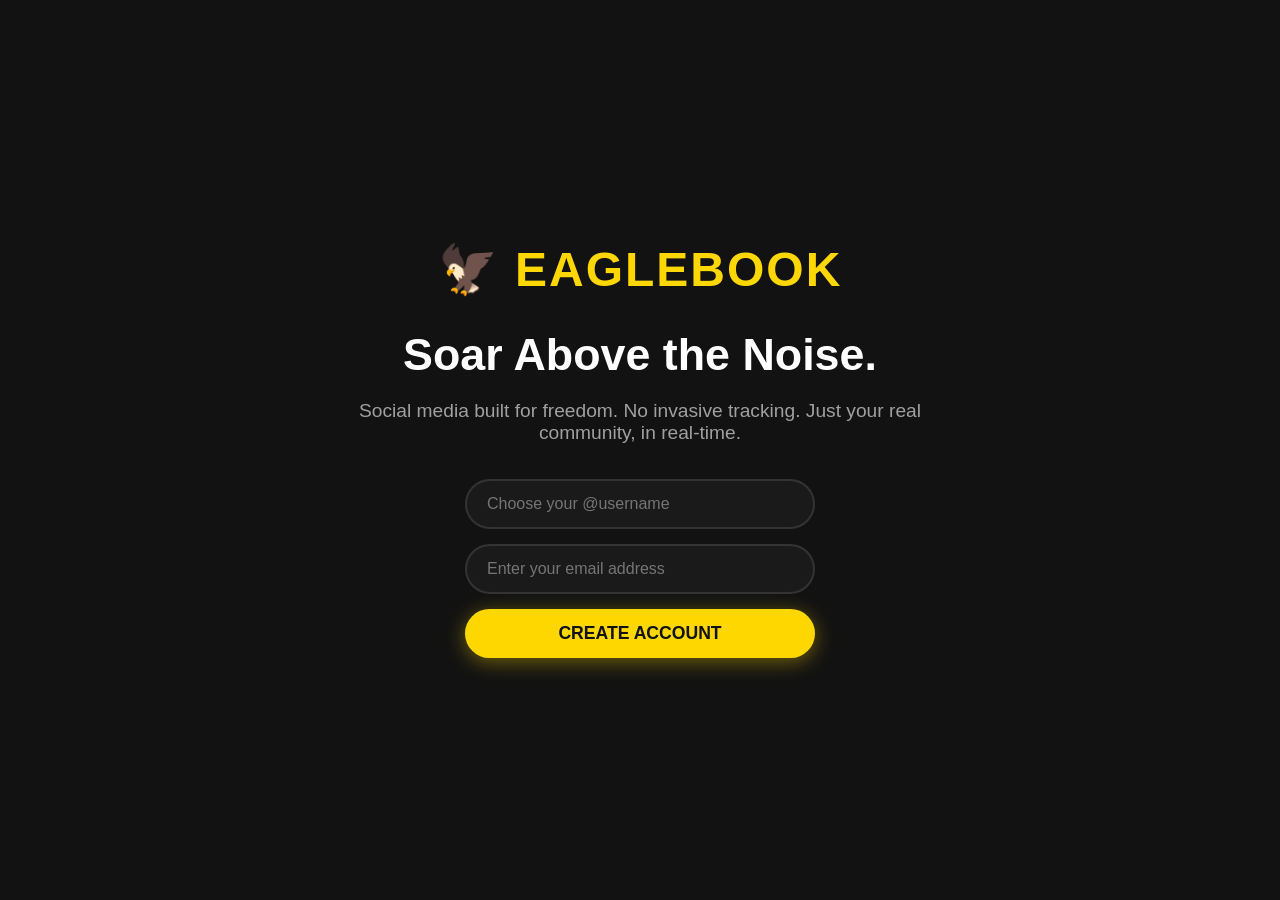
==== index.html @ 51c969a8 "Add files via upload" ====
<!DOCTYPE html>
<html lang="en">
<head>
    <meta charset="UTF-8">
    <meta name="viewport" content="width=device-width, initial-scale=1.0">
    <title>Eaglebook - Soar Above the Noise</title>
    <style>
        body {
            margin: 0;
            background-color: #121212;
            color: #ffffff;
            font-family: -apple-system, BlinkMacSystemFont, "Segoe UI", Roboto, sans-serif;
            display: flex;
            justify-content: center;
            align-items: center;
            height: 100vh;
            text-align: center;
        }
        .hero {
            max-width: 600px;
            padding: 20px;
        }
        .logo {
            font-size: 3rem;
            font-weight: 800;
            color: #FFD700;
            letter-spacing: 2px;
            margin-bottom: 20px;
        }
        h1 {
            font-size: 2.8rem;
            margin-bottom: 15px;
            line-height: 1.2;
        }
        p {
            color: #a0a0a0;
            font-size: 1.2rem;
            margin-bottom: 35px;
        }
        .form-container {
            display: flex;
            flex-direction: column;
            gap: 15px;
            max-width: 350px;
            margin: 0 auto;
        }
        input {
            background-color: #1a1a1a;
            border: 2px solid #333;
            color: #fff;
            padding: 14px 20px;
            border-radius: 25px;
            font-size: 1rem;
            outline: none;
            transition: border-color 0.2s;
        }
        input:focus {
            border-color: #FFD700;
        }
        .cta-btn {
            background-color: #FFD700;
            color: #121212;
            padding: 14px 45px;
            font-size: 1.1rem;
            font-weight: bold;
            border: none;
            border-radius: 30px;
            cursor: pointer;
            text-transform: uppercase;
            box-shadow: 0 4px 20px rgba(255, 215, 0, 0.4);
            transition: transform 0.2s ease;
        }
        .cta-btn:hover {
            transform: scale(1.05);
        }
    </style>
</head>
<body>

    <div class="hero">
        <div class="logo">🦅 EAGLEBOOK</div>
        <h1>Soar Above the Noise.</h1>
        <p>Social media built for freedom. No invasive tracking. Just your real community, in real-time.</p>
        
        <div class="form-container">
            <input type="text" placeholder="Choose your @username">
            <input type="email" placeholder="Enter your email address">
            <button class="cta-btn">Create Account</button>
        </div>
    </div>

</body>
</html>
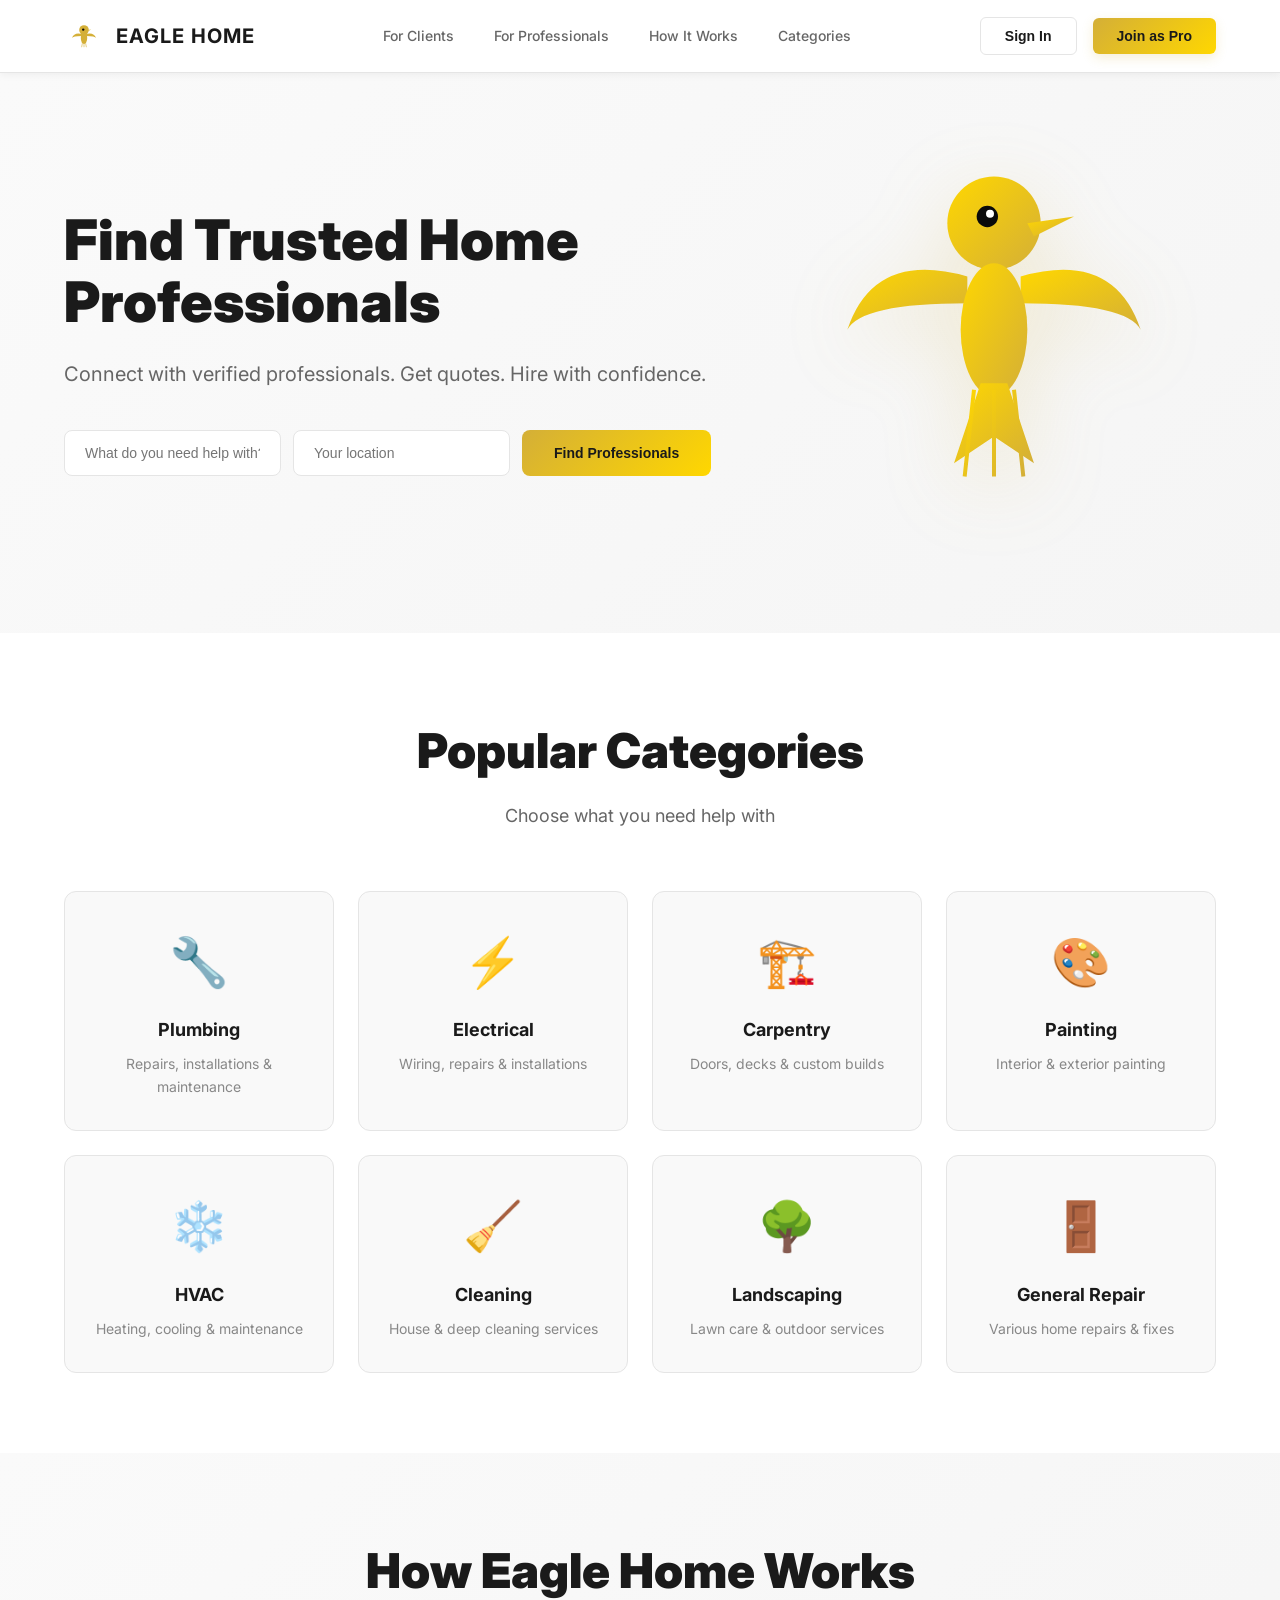
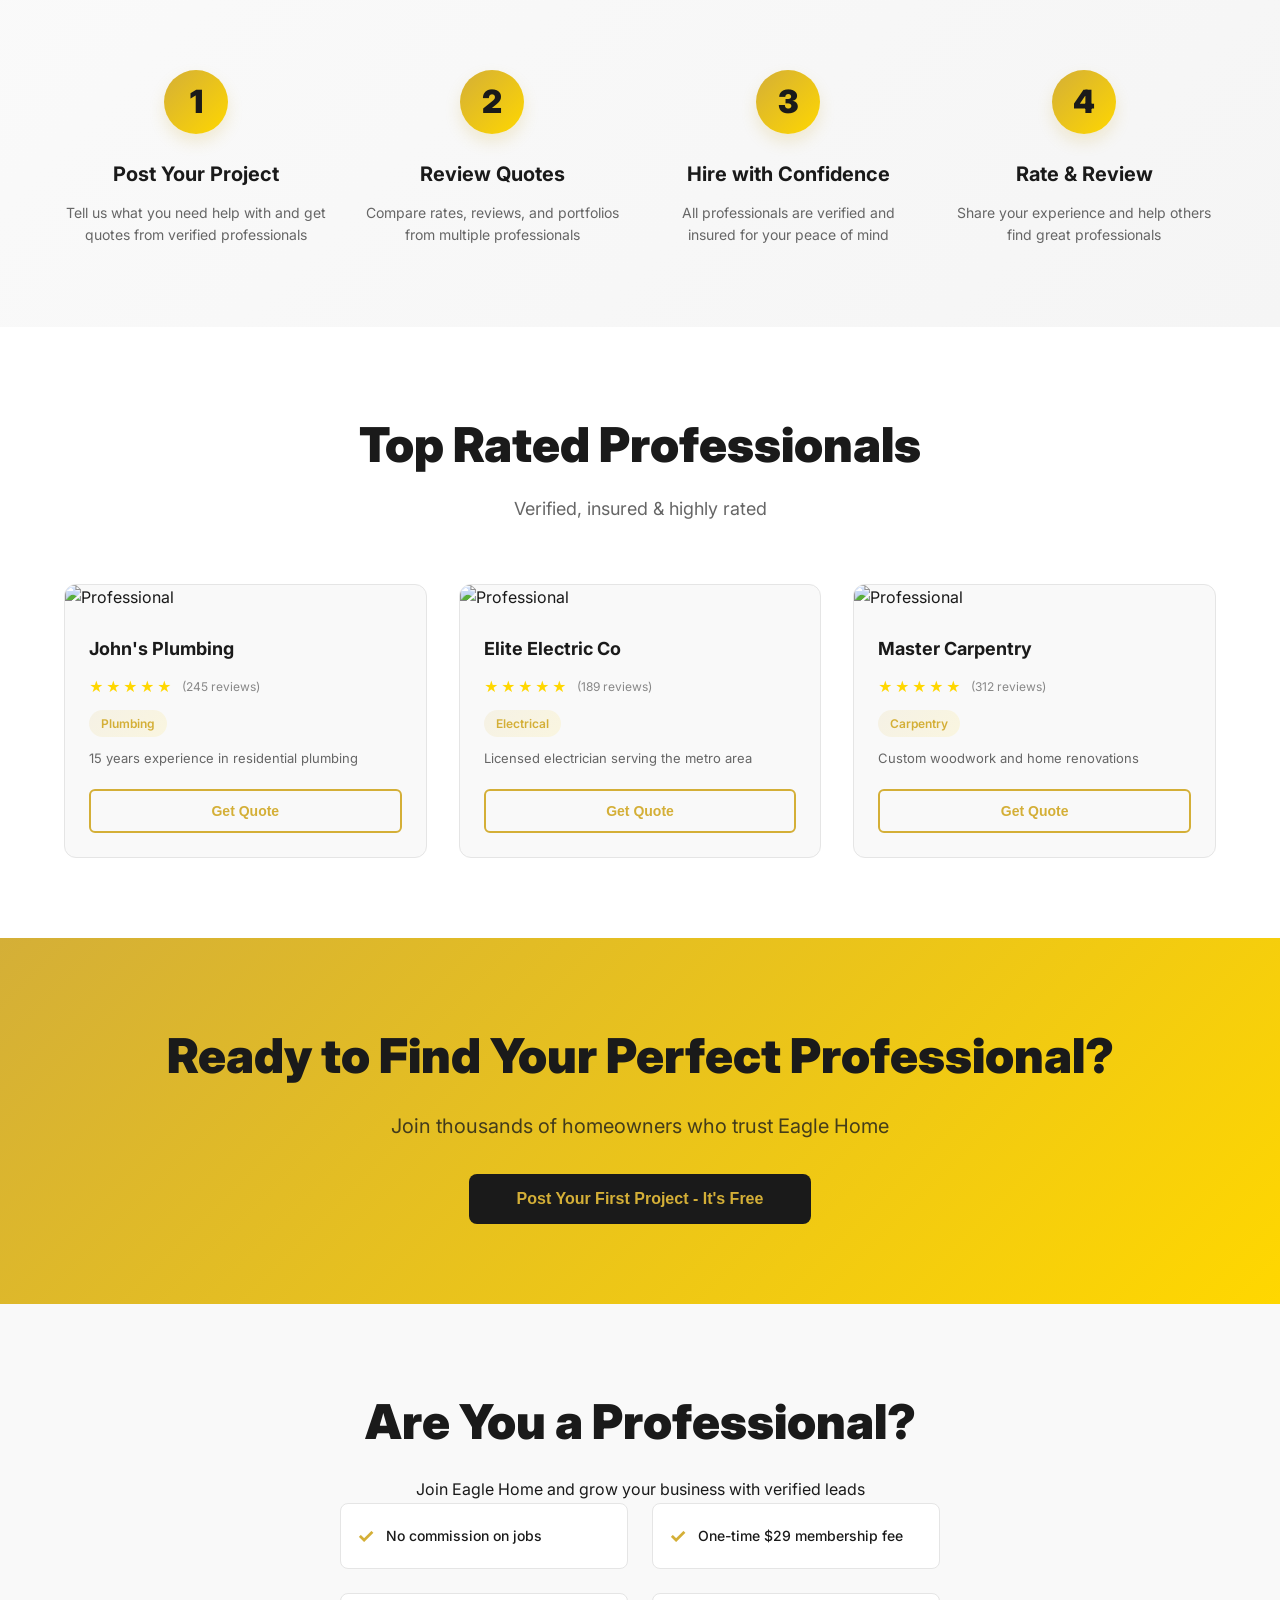
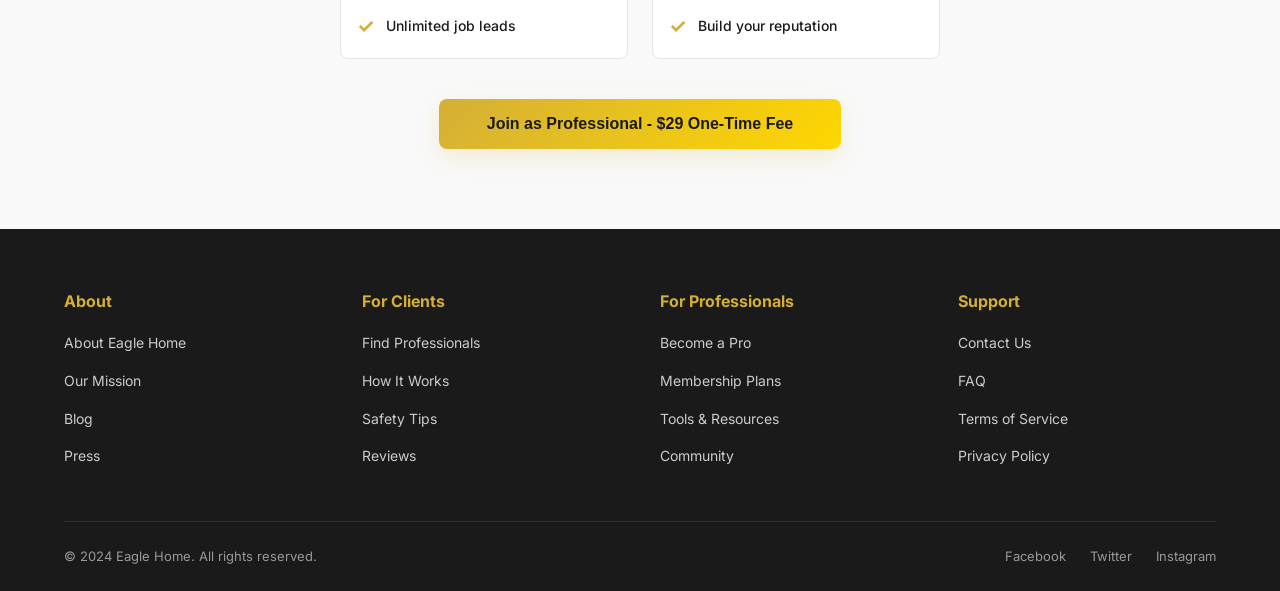
==== commit 7c2b2ca6: "🦅 Complete Eagle Home Project - Professional Services Marketplace with Gold Eagle Branding" ====
--- a/index.html
+++ b/index.html
@@ -1,93 +1,311 @@
-<!DOCTYPE html>
-<html lang="en">
-<head>
-    <meta charset="UTF-8">
-    <meta name="viewport" content="width=device-width, initial-scale=1.0">
-    <title>Eaglebook - Soar Above the Noise</title>
-    <style>
-        body {
-            margin: 0;
-            background-color: #121212;
-            color: #ffffff;
-            font-family: -apple-system, BlinkMacSystemFont, "Segoe UI", Roboto, sans-serif;
-            display: flex;
-            justify-content: center;
-            align-items: center;
-            height: 100vh;
-            text-align: center;
-        }
-        .hero {
-            max-width: 600px;
-            padding: 20px;
-        }
-        .logo {
-            font-size: 3rem;
-            font-weight: 800;
-            color: #FFD700;
-            letter-spacing: 2px;
-            margin-bottom: 20px;
-        }
-        h1 {
-            font-size: 2.8rem;
-            margin-bottom: 15px;
-            line-height: 1.2;
-        }
-        p {
-            color: #a0a0a0;
-            font-size: 1.2rem;
-            margin-bottom: 35px;
-        }
-        .form-container {
-            display: flex;
-            flex-direction: column;
-            gap: 15px;
-            max-width: 350px;
-            margin: 0 auto;
-        }
-        input {
-            background-color: #1a1a1a;
-            border: 2px solid #333;
-            color: #fff;
-            padding: 14px 20px;
-            border-radius: 25px;
-            font-size: 1rem;
-            outline: none;
-            transition: border-color 0.2s;
-        }
-        input:focus {
-            border-color: #FFD700;
-        }
-        .cta-btn {
-            background-color: #FFD700;
-            color: #121212;
-            padding: 14px 45px;
-            font-size: 1.1rem;
-            font-weight: bold;
-            border: none;
-            border-radius: 30px;
-            cursor: pointer;
-            text-transform: uppercase;
-            box-shadow: 0 4px 20px rgba(255, 215, 0, 0.4);
-            transition: transform 0.2s ease;
-        }
-        .cta-btn:hover {
-            transform: scale(1.05);
-        }
-    </style>
-</head>
-<body>
-
-    <div class="hero">
-        <div class="logo">🦅 EAGLEBOOK</div>
-        <h1>Soar Above the Noise.</h1>
-        <p>Social media built for freedom. No invasive tracking. Just your real community, in real-time.</p>
-        
-        <div class="form-container">
-            <input type="text" placeholder="Choose your @username">
-            <input type="email" placeholder="Enter your email address">
-            <button class="cta-btn">Create Account</button>
-        </div>
-    </div>
-
-</body>
-</html>
+<!DOCTYPE html>
+<html lang="en">
+<head>
+    <meta charset="UTF-8">
+    <meta name="viewport" content="width=device-width, initial-scale=1.0">
+    <title>Eagle Home - Home Services Marketplace</title>
+    <link href="https://fonts.googleapis.com/css2?family=Inter:wght@300;400;500;600;700;900&display=swap" rel="stylesheet">
+    <link rel="stylesheet" href="styles.css">
+</head>
+<body>
+    <!-- Navigation -->
+    <nav class="navbar">
+        <div class="container">
+            <div class="navbar-content">
+                <div class="logo-section">
+                    <svg class="eagle-logo" viewBox="0 0 100 100" xmlns="http://www.w3.org/2000/svg">
+                        <!-- Eagle Head -->
+                        <circle cx="50" cy="35" r="12" fill="#D4AF37"/>
+                        <!-- Eagle Eye -->
+                        <circle cx="48" cy="34" r="3" fill="#0A0A0A"/>
+                        <!-- Eagle Beak -->
+                        <path d="M 60 35 L 68 34 L 62 37 Z" fill="#D4AF37"/>
+                        <!-- Eagle Wings -->
+                        <path d="M 45 45 Q 25 40 20 55 Q 22 50 45 50 Z" fill="#D4AF37"/>
+                        <path d="M 55 45 Q 75 40 80 55 Q 78 50 55 50 Z" fill="#D4AF37"/>
+                        <!-- Eagle Body -->
+                        <ellipse cx="50" cy="55" rx="8" ry="15" fill="#D4AF37"/>
+                        <!-- Eagle Talons -->
+                        <path d="M 46 68 L 44 78 M 50 68 L 50 78 M 54 68 L 56 78" stroke="#D4AF37" stroke-width="1.5" fill="none"/>
+                    </svg>
+                    <span class="logo-text">EAGLE HOME</span>
+                </div>
+                <div class="nav-links">
+                    <a href="#" class="nav-link">For Clients</a>
+                    <a href="#" class="nav-link">For Professionals</a>
+                    <a href="#" class="nav-link">How It Works</a>
+                    <a href="#" class="nav-link">Categories</a>
+                </div>
+                <div class="nav-buttons">
+                    <button class="btn-login">Sign In</button>
+                    <button class="btn-primary">Join as Pro</button>
+                </div>
+            </div>
+        </div>
+    </nav>
+
+    <!-- Hero Section -->
+    <section class="hero">
+        <div class="container">
+            <div class="hero-content">
+                <h1>Find Trusted Home Professionals</h1>
+                <p class="hero-subtitle">Connect with verified professionals. Get quotes. Hire with confidence.</p>
+                <div class="search-box">
+                    <input type="text" placeholder="What do you need help with?" class="search-input">
+                    <input type="text" placeholder="Your location" class="search-input">
+                    <button class="btn-search">Find Professionals</button>
+                </div>
+            </div>
+            <div class="hero-image">
+                <svg viewBox="0 0 300 300" xmlns="http://www.w3.org/2000/svg">
+                    <!-- Large Eagle SVG -->
+                    <defs>
+                        <linearGradient id="goldGrad" x1="0%" y1="0%" x2="100%" y2="100%">
+                            <stop offset="0%" style="stop-color:#FFD700;stop-opacity:1" />
+                            <stop offset="100%" style="stop-color:#D4AF37;stop-opacity:1" />
+                        </linearGradient>
+                    </defs>
+                    <!-- Eagle Head -->
+                    <circle cx="150" cy="80" r="35" fill="url(#goldGrad)"/>
+                    <!-- Eagle Eye -->
+                    <circle cx="145" cy="75" r="8" fill="#0A0A0A"/>
+                    <circle cx="147" cy="73" r="3" fill="#FFFFFF"/>
+                    <!-- Eagle Beak -->
+                    <path d="M 175 80 L 210 75 L 180 90 Z" fill="url(#goldGrad)"/>
+                    <!-- Eagle Wings Spread -->
+                    <path d="M 130 120 Q 60 100 40 160 Q 50 140 130 140 Z" fill="url(#goldGrad)"/>
+                    <path d="M 170 120 Q 240 100 260 160 Q 250 140 170 140 Z" fill="url(#goldGrad)"/>
+                    <!-- Eagle Body -->
+                    <ellipse cx="150" cy="160" rx="25" ry="50" fill="url(#goldGrad)"/>
+                    <!-- Eagle Tail -->
+                    <path d="M 140 200 L 120 260 L 150 240 L 180 260 L 160 200 Z" fill="url(#goldGrad)"/>
+                    <!-- Talons -->
+                    <path d="M 135 205 L 128 270 M 150 205 L 150 270 M 165 205 L 172 270" stroke="url(#goldGrad)" stroke-width="3" fill="none"/>
+                </svg>
+            </div>
+        </div>
+    </section>
+
+    <!-- Popular Categories -->
+    <section class="categories">
+        <div class="container">
+            <h2>Popular Categories</h2>
+            <p class="section-subtitle">Choose what you need help with</p>
+            <div class="categories-grid">
+                <div class="category-card">
+                    <div class="category-icon">🔧</div>
+                    <h3>Plumbing</h3>
+                    <p>Repairs, installations & maintenance</p>
+                </div>
+                <div class="category-card">
+                    <div class="category-icon">⚡</div>
+                    <h3>Electrical</h3>
+                    <p>Wiring, repairs & installations</p>
+                </div>
+                <div class="category-card">
+                    <div class="category-icon">🏗️</div>
+                    <h3>Carpentry</h3>
+                    <p>Doors, decks & custom builds</p>
+                </div>
+                <div class="category-card">
+                    <div class="category-icon">🎨</div>
+                    <h3>Painting</h3>
+                    <p>Interior & exterior painting</p>
+                </div>
+                <div class="category-card">
+                    <div class="category-icon">❄️</div>
+                    <h3>HVAC</h3>
+                    <p>Heating, cooling & maintenance</p>
+                </div>
+                <div class="category-card">
+                    <div class="category-icon">🧹</div>
+                    <h3>Cleaning</h3>
+                    <p>House & deep cleaning services</p>
+                </div>
+                <div class="category-card">
+                    <div class="category-icon">🌳</div>
+                    <h3>Landscaping</h3>
+                    <p>Lawn care & outdoor services</p>
+                </div>
+                <div class="category-card">
+                    <div class="category-icon">🚪</div>
+                    <h3>General Repair</h3>
+                    <p>Various home repairs & fixes</p>
+                </div>
+            </div>
+        </div>
+    </section>
+
+    <!-- How It Works -->
+    <section class="how-it-works">
+        <div class="container">
+            <h2>How Eagle Home Works</h2>
+            <div class="steps-grid">
+                <div class="step">
+                    <div class="step-number">1</div>
+                    <h3>Post Your Project</h3>
+                    <p>Tell us what you need help with and get quotes from verified professionals</p>
+                </div>
+                <div class="step">
+                    <div class="step-number">2</div>
+                    <h3>Review Quotes</h3>
+                    <p>Compare rates, reviews, and portfolios from multiple professionals</p>
+                </div>
+                <div class="step">
+                    <div class="step-number">3</div>
+                    <h3>Hire with Confidence</h3>
+                    <p>All professionals are verified and insured for your peace of mind</p>
+                </div>
+                <div class="step">
+                    <div class="step-number">4</div>
+                    <h3>Rate & Review</h3>
+                    <p>Share your experience and help others find great professionals</p>
+                </div>
+            </div>
+        </div>
+    </section>
+
+    <!-- Featured Professionals -->
+    <section class="professionals">
+        <div class="container">
+            <h2>Top Rated Professionals</h2>
+            <p class="section-subtitle">Verified, insured & highly rated</p>
+            <div class="professionals-grid">
+                <div class="pro-card">
+                    <img src="https://via.placeholder.com/200" alt="Professional" class="pro-image">
+                    <div class="pro-info">
+                        <h3>John's Plumbing</h3>
+                        <div class="rating">
+                            <span class="stars">★★★★★</span>
+                            <span class="review-count">(245 reviews)</span>
+                        </div>
+                        <p class="pro-category">Plumbing</p>
+                        <p class="pro-desc">15 years experience in residential plumbing</p>
+                        <button class="btn-secondary">Get Quote</button>
+                    </div>
+                </div>
+                <div class="pro-card">
+                    <img src="https://via.placeholder.com/200" alt="Professional" class="pro-image">
+                    <div class="pro-info">
+                        <h3>Elite Electric Co</h3>
+                        <div class="rating">
+                            <span class="stars">★★★★★</span>
+                            <span class="review-count">(189 reviews)</span>
+                        </div>
+                        <p class="pro-category">Electrical</p>
+                        <p class="pro-desc">Licensed electrician serving the metro area</p>
+                        <button class="btn-secondary">Get Quote</button>
+                    </div>
+                </div>
+                <div class="pro-card">
+                    <img src="https://via.placeholder.com/200" alt="Professional" class="pro-image">
+                    <div class="pro-info">
+                        <h3>Master Carpentry</h3>
+                        <div class="rating">
+                            <span class="stars">★★★★★</span>
+                            <span class="review-count">(312 reviews)</span>
+                        </div>
+                        <p class="pro-category">Carpentry</p>
+                        <p class="pro-desc">Custom woodwork and home renovations</p>
+                        <button class="btn-secondary">Get Quote</button>
+                    </div>
+                </div>
+            </div>
+        </div>
+    </section>
+
+    <!-- CTA Section -->
+    <section class="cta-section">
+        <div class="container">
+            <div class="cta-content">
+                <h2>Ready to Find Your Perfect Professional?</h2>
+                <p>Join thousands of homeowners who trust Eagle Home</p>
+                <button class="btn-primary-large">Post Your First Project - It's Free</button>
+            </div>
+        </div>
+    </section>
+
+    <!-- Pro Signup Section -->
+    <section class="pro-signup">
+        <div class="container">
+            <div class="pro-signup-content">
+                <h2>Are You a Professional?</h2>
+                <p>Join Eagle Home and grow your business with verified leads</p>
+                <div class="pro-features">
+                    <div class="feature">
+                        <span class="feature-icon">✓</span>
+                        <span>No commission on jobs</span>
+                    </div>
+                    <div class="feature">
+                        <span class="feature-icon">✓</span>
+                        <span>One-time $29 membership fee</span>
+                    </div>
+                    <div class="feature">
+                        <span class="feature-icon">✓</span>
+                        <span>Unlimited job leads</span>
+                    </div>
+                    <div class="feature">
+                        <span class="feature-icon">✓</span>
+                        <span>Build your reputation</span>
+                    </div>
+                </div>
+                <button class="btn-gold">Join as Professional - $29 One-Time Fee</button>
+            </div>
+        </div>
+    </section>
+
+    <!-- Footer -->
+    <footer class="footer">
+        <div class="container">
+            <div class="footer-content">
+                <div class="footer-section">
+                    <h4>About</h4>
+                    <ul>
+                        <li><a href="#">About Eagle Home</a></li>
+                        <li><a href="#">Our Mission</a></li>
+                        <li><a href="#">Blog</a></li>
+                        <li><a href="#">Press</a></li>
+                    </ul>
+                </div>
+                <div class="footer-section">
+                    <h4>For Clients</h4>
+                    <ul>
+                        <li><a href="#">Find Professionals</a></li>
+                        <li><a href="#">How It Works</a></li>
+                        <li><a href="#">Safety Tips</a></li>
+                        <li><a href="#">Reviews</a></li>
+                    </ul>
+                </div>
+                <div class="footer-section">
+                    <h4>For Professionals</h4>
+                    <ul>
+                        <li><a href="#">Become a Pro</a></li>
+                        <li><a href="#">Membership Plans</a></li>
+                        <li><a href="#">Tools & Resources</a></li>
+                        <li><a href="#">Community</a></li>
+                    </ul>
+                </div>
+                <div class="footer-section">
+                    <h4>Support</h4>
+                    <ul>
+                        <li><a href="#">Contact Us</a></li>
+                        <li><a href="#">FAQ</a></li>
+                        <li><a href="#">Terms of Service</a></li>
+                        <li><a href="#">Privacy Policy</a></li>
+                    </ul>
+                </div>
+            </div>
+            <div class="footer-bottom">
+                <p>&copy; 2024 Eagle Home. All rights reserved.</p>
+                <div class="social-links">
+                    <a href="#" class="social-link">Facebook</a>
+                    <a href="#" class="social-link">Twitter</a>
+                    <a href="#" class="social-link">Instagram</a>
+                </div>
+            </div>
+        </div>
+    </footer>
+
+    <script src="script.js"></script>
+</body>
+</html>
--- a/styles.css
+++ b/styles.css
@@ -0,0 +1,749 @@
+/* General Styles */
+* {
+    margin: 0;
+    padding: 0;
+    box-sizing: border-box;
+}
+
+html {
+    scroll-behavior: smooth;
+}
+
+body {
+    font-family: 'Inter', sans-serif;
+    background: #FFFFFF;
+    color: #1A1A1A;
+    line-height: 1.6;
+}
+
+.container {
+    max-width: 1200px;
+    margin: 0 auto;
+    padding: 0 24px;
+}
+
+/* Navigation */
+.navbar {
+    background: #FFFFFF;
+    border-bottom: 1px solid #E5E5E5;
+    position: sticky;
+    top: 0;
+    z-index: 1000;
+    box-shadow: 0 2px 8px rgba(0, 0, 0, 0.05);
+}
+
+.navbar-content {
+    display: flex;
+    justify-content: space-between;
+    align-items: center;
+    padding: 16px 0;
+}
+
+.logo-section {
+    display: flex;
+    align-items: center;
+    gap: 12px;
+    cursor: pointer;
+}
+
+.eagle-logo {
+    width: 40px;
+    height: 40px;
+    fill: #D4AF37;
+}
+
+.logo-text {
+    font-size: 20px;
+    font-weight: 700;
+    letter-spacing: 1px;
+    color: #1A1A1A;
+}
+
+.nav-links {
+    display: flex;
+    gap: 40px;
+    align-items: center;
+}
+
+.nav-link {
+    text-decoration: none;
+    color: #666;
+    font-weight: 500;
+    transition: color 0.3s ease;
+    font-size: 14px;
+}
+
+.nav-link:hover {
+    color: #D4AF37;
+}
+
+.nav-buttons {
+    display: flex;
+    gap: 16px;
+    align-items: center;
+}
+
+.btn-login {
+    background: transparent;
+    border: 1px solid #E5E5E5;
+    padding: 10px 24px;
+    border-radius: 6px;
+    font-size: 14px;
+    font-weight: 600;
+    cursor: pointer;
+    transition: all 0.3s ease;
+    color: #1A1A1A;
+}
+
+.btn-login:hover {
+    border-color: #D4AF37;
+    color: #D4AF37;
+}
+
+.btn-primary {
+    background: linear-gradient(135deg, #D4AF37, #FFD700);
+    border: none;
+    padding: 10px 24px;
+    border-radius: 6px;
+    font-size: 14px;
+    font-weight: 600;
+    color: #1A1A1A;
+    cursor: pointer;
+    transition: all 0.3s ease;
+    box-shadow: 0 4px 12px rgba(212, 175, 55, 0.2);
+}
+
+.btn-primary:hover {
+    transform: translateY(-2px);
+    box-shadow: 0 6px 16px rgba(212, 175, 55, 0.3);
+}
+
+/* Hero Section */
+.hero {
+    padding: 80px 0;
+    background: linear-gradient(135deg, #FAFAFA 0%, #F5F5F5 100%);
+}
+
+.hero .container {
+    display: grid;
+    grid-template-columns: 1fr 1fr;
+    align-items: center;
+    gap: 60px;
+}
+
+.hero-content {
+    display: flex;
+    flex-direction: column;
+}
+
+.hero h1 {
+    font-size: 56px;
+    font-weight: 900;
+    line-height: 1.1;
+    margin-bottom: 24px;
+    color: #1A1A1A;
+}
+
+.hero-subtitle {
+    font-size: 20px;
+    color: #666;
+    margin-bottom: 40px;
+    line-height: 1.6;
+}
+
+.search-box {
+    display: flex;
+    gap: 12px;
+    margin-bottom: 20px;
+}
+
+.search-input {
+    flex: 1;
+    padding: 14px 20px;
+    border: 1px solid #E5E5E5;
+    border-radius: 8px;
+    font-size: 14px;
+    transition: border-color 0.3s ease;
+}
+
+.search-input:focus {
+    outline: none;
+    border-color: #D4AF37;
+    box-shadow: 0 0 0 3px rgba(212, 175, 55, 0.1);
+}
+
+.btn-search {
+    padding: 14px 32px;
+    background: linear-gradient(135deg, #D4AF37, #FFD700);
+    border: none;
+    border-radius: 8px;
+    font-size: 14px;
+    font-weight: 600;
+    color: #1A1A1A;
+    cursor: pointer;
+    transition: all 0.3s ease;
+    white-space: nowrap;
+}
+
+.btn-search:hover {
+    transform: translateY(-2px);
+    box-shadow: 0 6px 16px rgba(212, 175, 55, 0.3);
+}
+
+.hero-image {
+    display: flex;
+    justify-content: center;
+    align-items: center;
+}
+
+.hero-image svg {
+    width: 100%;
+    max-width: 400px;
+    height: auto;
+    filter: drop-shadow(0 20px 40px rgba(212, 175, 55, 0.2));
+}
+
+/* Categories Section */
+.categories {
+    padding: 80px 0;
+    background: #FFFFFF;
+}
+
+.categories h2 {
+    font-size: 48px;
+    font-weight: 900;
+    text-align: center;
+    margin-bottom: 12px;
+    color: #1A1A1A;
+}
+
+.section-subtitle {
+    text-align: center;
+    color: #666;
+    font-size: 18px;
+    margin-bottom: 60px;
+}
+
+.categories-grid {
+    display: grid;
+    grid-template-columns: repeat(4, 1fr);
+    gap: 24px;
+}
+
+.category-card {
+    padding: 32px 24px;
+    background: #F9F9F9;
+    border-radius: 12px;
+    text-align: center;
+    transition: all 0.3s ease;
+    cursor: pointer;
+    border: 1px solid #E5E5E5;
+}
+
+.category-card:hover {
+    background: #FFFFFF;
+    border-color: #D4AF37;
+    box-shadow: 0 8px 24px rgba(212, 175, 55, 0.1);
+    transform: translateY(-4px);
+}
+
+.category-icon {
+    font-size: 48px;
+    margin-bottom: 16px;
+    display: block;
+}
+
+.category-card h3 {
+    font-size: 18px;
+    font-weight: 700;
+    margin-bottom: 8px;
+    color: #1A1A1A;
+}
+
+.category-card p {
+    font-size: 14px;
+    color: #888;
+}
+
+/* How It Works */
+.how-it-works {
+    padding: 80px 0;
+    background: linear-gradient(135deg, #FAFAFA 0%, #F5F5F5 100%);
+}
+
+.how-it-works h2 {
+    font-size: 48px;
+    font-weight: 900;
+    text-align: center;
+    margin-bottom: 60px;
+    color: #1A1A1A;
+}
+
+.steps-grid {
+    display: grid;
+    grid-template-columns: repeat(4, 1fr);
+    gap: 32px;
+}
+
+.step {
+    text-align: center;
+}
+
+.step-number {
+    width: 64px;
+    height: 64px;
+    background: linear-gradient(135deg, #D4AF37, #FFD700);
+    color: #1A1A1A;
+    border-radius: 50%;
+    display: flex;
+    align-items: center;
+    justify-content: center;
+    font-size: 32px;
+    font-weight: 900;
+    margin: 0 auto 24px;
+    box-shadow: 0 8px 16px rgba(212, 175, 55, 0.2);
+}
+
+.step h3 {
+    font-size: 20px;
+    font-weight: 700;
+    margin-bottom: 12px;
+    color: #1A1A1A;
+}
+
+.step p {
+    color: #666;
+    font-size: 14px;
+    line-height: 1.6;
+}
+
+/* Professionals Section */
+.professionals {
+    padding: 80px 0;
+    background: #FFFFFF;
+}
+
+.professionals h2 {
+    font-size: 48px;
+    font-weight: 900;
+    text-align: center;
+    margin-bottom: 12px;
+    color: #1A1A1A;
+}
+
+.professionals-grid {
+    display: grid;
+    grid-template-columns: repeat(3, 1fr);
+    gap: 32px;
+    margin-top: 60px;
+}
+
+.pro-card {
+    background: #F9F9F9;
+    border-radius: 12px;
+    overflow: hidden;
+    transition: all 0.3s ease;
+    border: 1px solid #E5E5E5;
+}
+
+.pro-card:hover {
+    box-shadow: 0 12px 32px rgba(212, 175, 55, 0.15);
+    transform: translateY(-6px);
+    border-color: #D4AF37;
+}
+
+.pro-image {
+    width: 100%;
+    height: 240px;
+    object-fit: cover;
+}
+
+.pro-info {
+    padding: 24px;
+}
+
+.pro-info h3 {
+    font-size: 18px;
+    font-weight: 700;
+    margin-bottom: 12px;
+    color: #1A1A1A;
+}
+
+.rating {
+    display: flex;
+    align-items: center;
+    gap: 8px;
+    margin-bottom: 12px;
+}
+
+.stars {
+    color: #FFD700;
+    font-size: 14px;
+    letter-spacing: 2px;
+}
+
+.review-count {
+    color: #888;
+    font-size: 12px;
+}
+
+.pro-category {
+    background: linear-gradient(135deg, rgba(212, 175, 55, 0.1), rgba(255, 215, 0, 0.1));
+    color: #D4AF37;
+    padding: 4px 12px;
+    border-radius: 20px;
+    font-size: 12px;
+    font-weight: 600;
+    display: inline-block;
+    margin-bottom: 12px;
+}
+
+.pro-desc {
+    font-size: 13px;
+    color: #666;
+    margin-bottom: 20px;
+    line-height: 1.5;
+}
+
+.btn-secondary {
+    width: 100%;
+    padding: 12px;
+    background: transparent;
+    border: 2px solid #D4AF37;
+    border-radius: 6px;
+    color: #D4AF37;
+    font-weight: 600;
+    cursor: pointer;
+    transition: all 0.3s ease;
+    font-size: 14px;
+}
+
+.btn-secondary:hover {
+    background: #D4AF37;
+    color: #1A1A1A;
+}
+
+/* CTA Section */
+.cta-section {
+    padding: 80px 0;
+    background: linear-gradient(135deg, #D4AF37, #FFD700);
+}
+
+.cta-content {
+    text-align: center;
+}
+
+.cta-section h2 {
+    font-size: 48px;
+    font-weight: 900;
+    color: #1A1A1A;
+    margin-bottom: 16px;
+}
+
+.cta-section p {
+    font-size: 20px;
+    color: rgba(26, 26, 26, 0.8);
+    margin-bottom: 32px;
+}
+
+.btn-primary-large {
+    padding: 16px 48px;
+    background: #1A1A1A;
+    color: #D4AF37;
+    border: none;
+    border-radius: 8px;
+    font-size: 16px;
+    font-weight: 700;
+    cursor: pointer;
+    transition: all 0.3s ease;
+}
+
+.btn-primary-large:hover {
+    transform: translateY(-2px);
+    box-shadow: 0 8px 24px rgba(26, 26, 26, 0.2);
+}
+
+/* Pro Signup */
+.pro-signup {
+    padding: 80px 0;
+    background: #F9F9F9;
+}
+
+.pro-signup-content {
+    text-align: center;
+    max-width: 600px;
+    margin: 0 auto;
+}
+
+.pro-signup h2 {
+    font-size: 48px;
+    font-weight: 900;
+    color: #1A1A1A;
+    margin-bottom: 16px;
+}
+
+.pro-signup > .container > p {
+    font-size: 18px;
+    color: #666;
+    margin-bottom: 40px;
+}
+
+.pro-features {
+    display: grid;
+    grid-template-columns: 1fr 1fr;
+    gap: 24px;
+    margin-bottom: 40px;
+}
+
+.feature {
+    display: flex;
+    align-items: center;
+    gap: 12px;
+    background: #FFFFFF;
+    padding: 16px;
+    border-radius: 8px;
+    border: 1px solid #E5E5E5;
+}
+
+.feature-icon {
+    color: #D4AF37;
+    font-size: 20px;
+    font-weight: bold;
+}
+
+.feature {
+    font-size: 14px;
+    color: #1A1A1A;
+    font-weight: 500;
+}
+
+.btn-gold {
+    padding: 16px 48px;
+    background: linear-gradient(135deg, #D4AF37, #FFD700);
+    border: none;
+    border-radius: 8px;
+    font-size: 16px;
+    font-weight: 700;
+    color: #1A1A1A;
+    cursor: pointer;
+    transition: all 0.3s ease;
+    box-shadow: 0 8px 24px rgba(212, 175, 55, 0.2);
+}
+
+.btn-gold:hover {
+    transform: translateY(-2px);
+    box-shadow: 0 12px 32px rgba(212, 175, 55, 0.3);
+}
+
+/* Footer */
+.footer {
+    background: #1A1A1A;
+    color: #FFFFFF;
+    padding: 60px 0 24px;
+}
+
+.footer-content {
+    display: grid;
+    grid-template-columns: repeat(4, 1fr);
+    gap: 40px;
+    margin-bottom: 40px;
+}
+
+.footer-section h4 {
+    font-size: 16px;
+    font-weight: 700;
+    margin-bottom: 16px;
+    color: #D4AF37;
+}
+
+.footer-section ul {
+    list-style: none;
+}
+
+.footer-section ul li {
+    margin-bottom: 12px;
+}
+
+.footer-section a {
+    color: #CCCCCC;
+    text-decoration: none;
+    font-size: 14px;
+    transition: color 0.3s ease;
+}
+
+.footer-section a:hover {
+    color: #D4AF37;
+}
+
+.footer-bottom {
+    padding-top: 24px;
+    border-top: 1px solid #333;
+    display: flex;
+    justify-content: space-between;
+    align-items: center;
+}
+
+.footer-bottom p {
+    color: #999;
+    font-size: 13px;
+}
+
+.social-links {
+    display: flex;
+    gap: 24px;
+}
+
+.social-link {
+    color: #999;
+    text-decoration: none;
+    font-size: 13px;
+    transition: color 0.3s ease;
+}
+
+.social-link:hover {
+    color: #D4AF37;
+}
+
+/* Responsive Design */
+@media (max-width: 1024px) {
+    .hero .container {
+        grid-template-columns: 1fr;
+        gap: 40px;
+    }
+
+    .categories-grid {
+        grid-template-columns: repeat(3, 1fr);
+    }
+
+    .steps-grid {
+        grid-template-columns: repeat(2, 1fr);
+        gap: 24px;
+    }
+
+    .professionals-grid {
+        grid-template-columns: repeat(2, 1fr);
+        gap: 24px;
+    }
+
+    .nav-links {
+        gap: 24px;
+    }
+
+    .hero h1 {
+        font-size: 42px;
+    }
+}
+
+@media (max-width: 768px) {
+    .navbar-content {
+        flex-direction: column;
+        gap: 16px;
+    }
+
+    .nav-links {
+        flex-direction: column;
+        gap: 12px;
+        text-align: center;
+    }
+
+    .nav-buttons {
+        width: 100%;
+        flex-direction: column;
+    }
+
+    .hero h1 {
+        font-size: 32px;
+    }
+
+    .hero-subtitle {
+        font-size: 16px;
+    }
+
+    .search-box {
+        flex-direction: column;
+    }
+
+    .hero .container {
+        padding: 0 16px;
+    }
+
+    .categories h2,
+    .how-it-works h2,
+    .professionals h2,
+    .cta-section h2,
+    .pro-signup h2 {
+        font-size: 32px;
+    }
+
+    .categories-grid {
+        grid-template-columns: repeat(2, 1fr);
+        gap: 16px;
+    }
+
+    .steps-grid {
+        grid-template-columns: 1fr;
+    }
+
+    .professionals-grid {
+        grid-template-columns: 1fr;
+    }
+
+    .footer-content {
+        grid-template-columns: repeat(2, 1fr);
+        gap: 24px;
+    }
+
+    .footer-bottom {
+        flex-direction: column;
+        gap: 16px;
+        text-align: center;
+    }
+
+    .pro-features {
+        grid-template-columns: 1fr;
+    }
+}
+
+@media (max-width: 480px) {
+    .container {
+        padding: 0 16px;
+    }
+
+    .hero {
+        padding: 40px 0;
+    }
+
+    .hero h1 {
+        font-size: 28px;
+        margin-bottom: 16px;
+    }
+
+    .hero-subtitle {
+        font-size: 14px;
+        margin-bottom: 24px;
+    }
+
+    .categories,
+    .how-it-works,
+    .professionals,
+    .cta-section,
+    .pro-signup {
+        padding: 40px 0;
+    }
+
+    .categories h2,
+    .how-it-works h2,
+    .professionals h2,
+    .cta-section h2,
+    .pro-signup h2 {
+        font-size: 24px;
+    }
+
+    .categories-grid {
+        grid-template-columns: 1fr;
+    }
+
+    .footer-content {
+        grid-template-columns: 1fr;
+    }
+}
